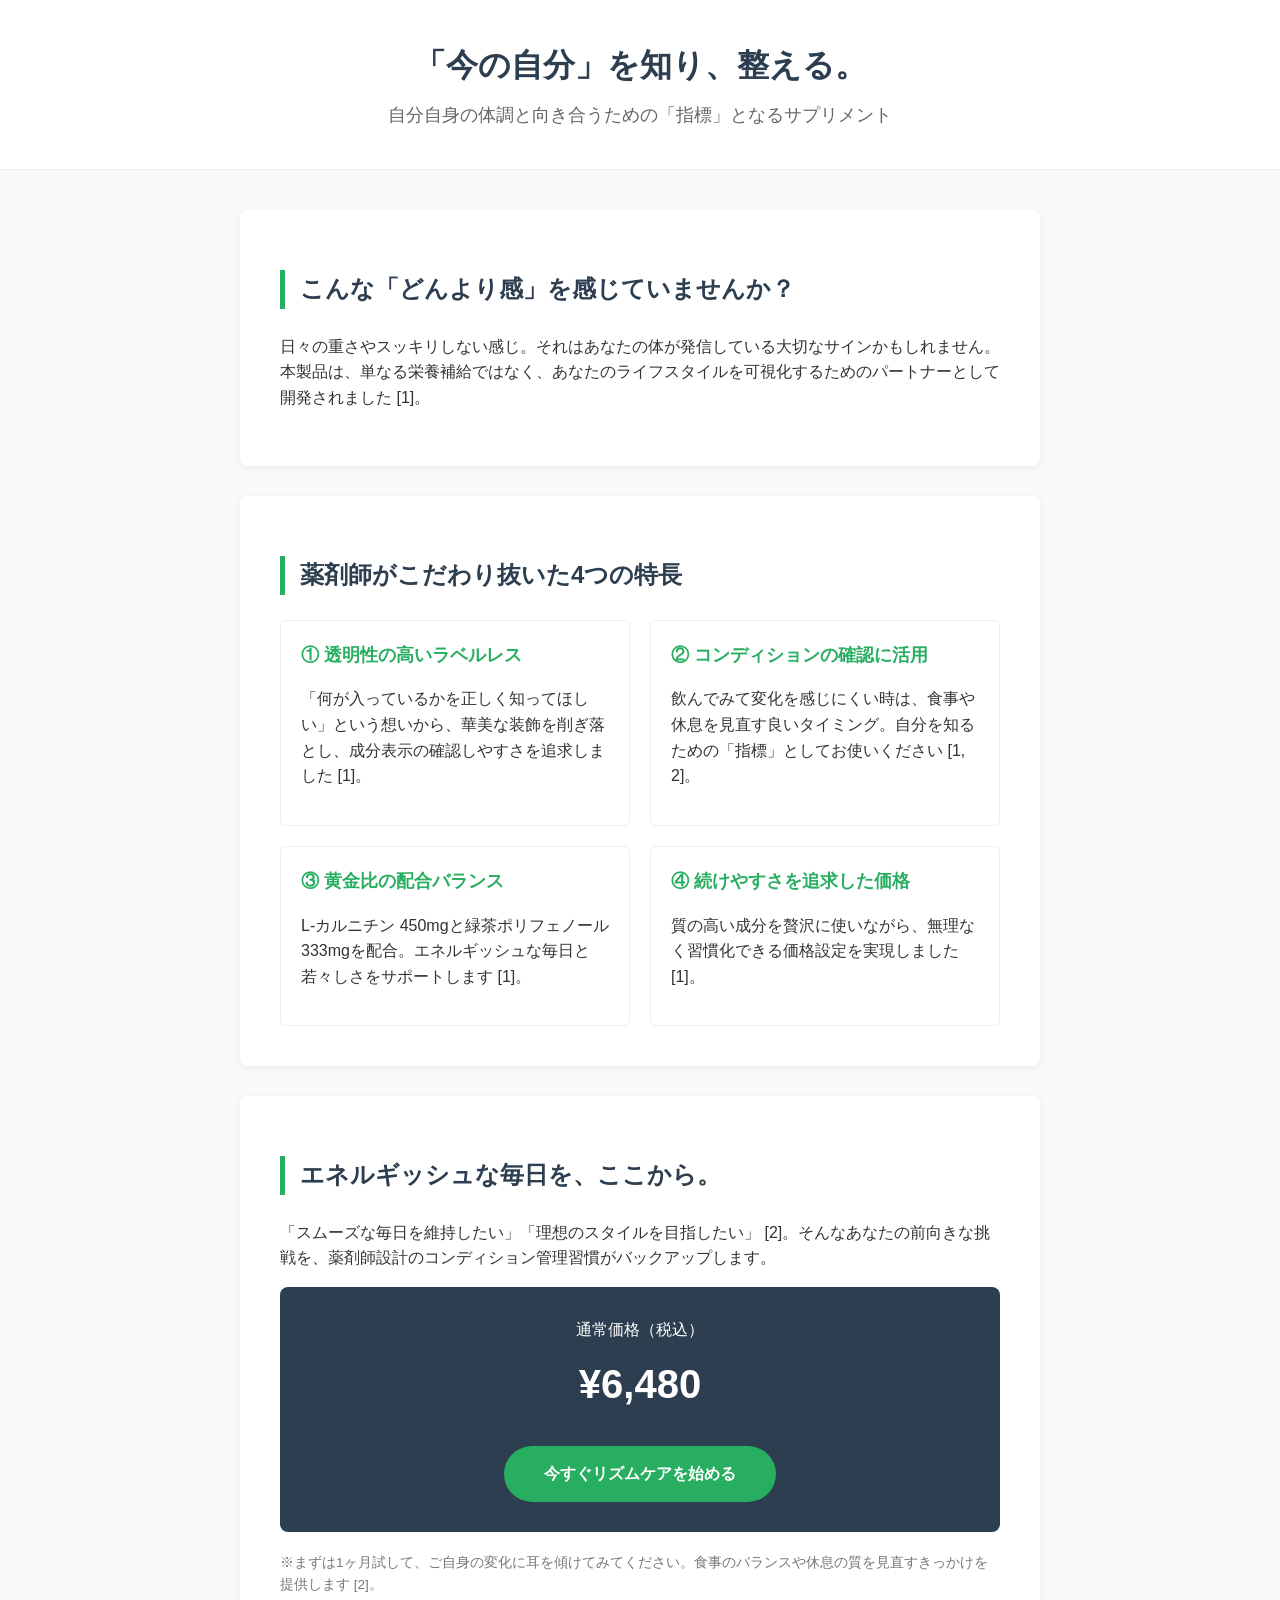
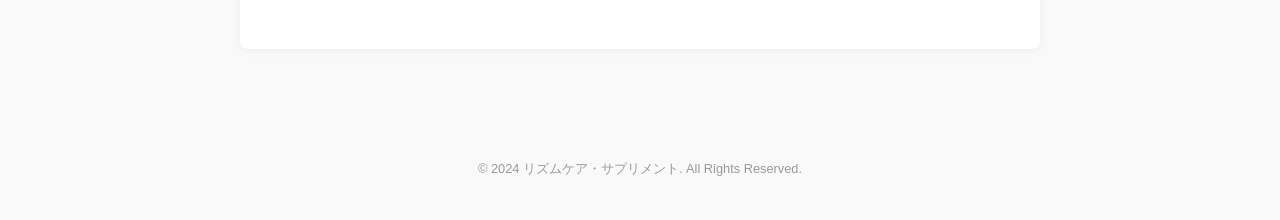
==== carnitine.html @ 45c20c50 "Create carnitine.html for supplement details Added a new HTML page for the 'Carnitine' supplement, i" ====
<!DOCTYPE html>
<html lang="ja">
<head>
    <meta charset="UTF-8">
    <meta name="viewport" content="width=device-width, initial-scale=1.0">
    <title>リズムケアサプリメント | 自分を知り、整える新習慣</title>
    <style>
        :root {
            --primary-color: #2c3e50;
            --accent-color: #27ae60;
            --bg-light: #f9f9f9;
            --text-color: #333;
        }
        body {
            font-family: "Helvetica Neue", Arial, "Hiragino Kaku Gothic ProN", "Hiragino Sans", Meiryo, sans-serif;
            line-height: 1.6;
            color: var(--text-color);
            margin: 0;
            padding: 0;
            background-color: var(--bg-light);
        }
        header {
            background-color: #fff;
            padding: 40px 20px;
            text-align: center;
            border-bottom: 1px solid #eee;
        }
        .hero-title {
            font-size: 2rem;
            color: var(--primary-color);
            margin-bottom: 10px;
            font-weight: bold;
        }
        .hero-sub {
            font-size: 1.1rem;
            color: #666;
        }
        .container {
            max-width: 800px;
            margin: 0 auto;
            padding: 40px 20px;
        }
        section {
            background: #fff;
            padding: 40px;
            margin-bottom: 30px;
            border-radius: 8px;
            box-shadow: 0 2px 10px rgba(0,0,0,0.05);
        }
        h2 {
            color: var(--primary-color);
            border-left: 5px solid var(--accent-color);
            padding-left: 15px;
            margin-bottom: 25px;
            font-size: 1.5rem;
        }
        .feature-grid {
            display: grid;
            grid-template-columns: 1fr 1fr;
            gap: 20px;
        }
        @media (max-width: 600px) {
            .feature-grid { grid-template-columns: 1fr; }
        }
        .feature-item {
            padding: 20px;
            border: 1px solid #eee;
            border-radius: 5px;
        }
        .feature-item h3 {
            margin-top: 0;
            color: var(--accent-color);
            font-size: 1.1rem;
        }
        .price-box {
            text-align: center;
            background: var(--primary-color);
            color: #fff;
            padding: 30px;
            border-radius: 8px;
        }
        .price {
            font-size: 2.5rem;
            font-weight: bold;
            margin: 10px 0;
        }
        .cta-button {
            display: inline-block;
            background-color: var(--accent-color);
            color: #fff;
            padding: 15px 40px;
            text-decoration: none;
            border-radius: 30px;
            font-weight: bold;
            margin-top: 20px;
            transition: opacity 0.3s;
        }
        .cta-button:hover {
            opacity: 0.8;
        }
        .note {
            font-size: 0.85rem;
            color: #777;
            margin-top: 20px;
        }
        footer {
            text-align: center;
            padding: 40px;
            color: #999;
            font-size: 0.8rem;
        }
    </style>
</head>
<body>

<header>
    <div class="hero-title">「今の自分」を知り、整える。</div>
    <div class="hero-sub">自分自身の体調と向き合うための「指標」となるサプリメント</div>
</header>

<div class="container">
    <section>
        <h2>こんな「どんより感」を感じていませんか？</h2>
        <p>日々の重さやスッキリしない感じ。それはあなたの体が発信している大切なサインかもしれません。本製品は、単なる栄養補給ではなく、あなたのライフスタイルを可視化するためのパートナーとして開発されました [1]。</p>
    </section>

    <section>
        <h2>薬剤師がこだわり抜いた4つの特長</h2>
        <div class="feature-grid">
            <div class="feature-item">
                <h3>① 透明性の高いラベルレス</h3>
                <p>「何が入っているかを正しく知ってほしい」という想いから、華美な装飾を削ぎ落とし、成分表示の確認しやすさを追求しました [1]。</p>
            </div>
            <div class="feature-item">
                <h3>② コンディションの確認に活用</h3>
                <p>飲んでみて変化を感じにくい時は、食事や休息を見直す良いタイミング。自分を知るための「指標」としてお使いください [1, 2]。</p>
            </div>
            <div class="feature-item">
                <h3>③ 黄金比の配合バランス</h3>
                <p>L-カルニチン 450mgと緑茶ポリフェノール 333mgを配合。エネルギッシュな毎日と若々しさをサポートします [1]。</p>
            </div>
            <div class="feature-item">
                <h3>④ 続けやすさを追求した価格</h3>
                <p>質の高い成分を贅沢に使いながら、無理なく習慣化できる価格設定を実現しました [1]。</p>
            </div>
        </div>
    </section>

    <section>
        <h2>エネルギッシュな毎日を、ここから。</h2>
        <p>「スムーズな毎日を維持したい」「理想のスタイルを目指したい」 [2]。そんなあなたの前向きな挑戦を、薬剤師設計のコンディション管理習慣がバックアップします。</p>
        <div class="price-box">
            <div>通常価格（税込）</div>
            <div class="price">¥6,480</div>
            <a href="#" class="cta-button">今すぐリズムケアを始める</a>
        </div>
        <p class="note">※まずは1ヶ月試して、ご自身の変化に耳を傾けてみてください。食事のバランスや休息の質を見直すきっかけを提供します [2]。</p>
    </section>
</div>

<footer>
    &copy; 2024 リズムケア・サプリメント. All Rights Reserved.
</footer>

</body>
</html>
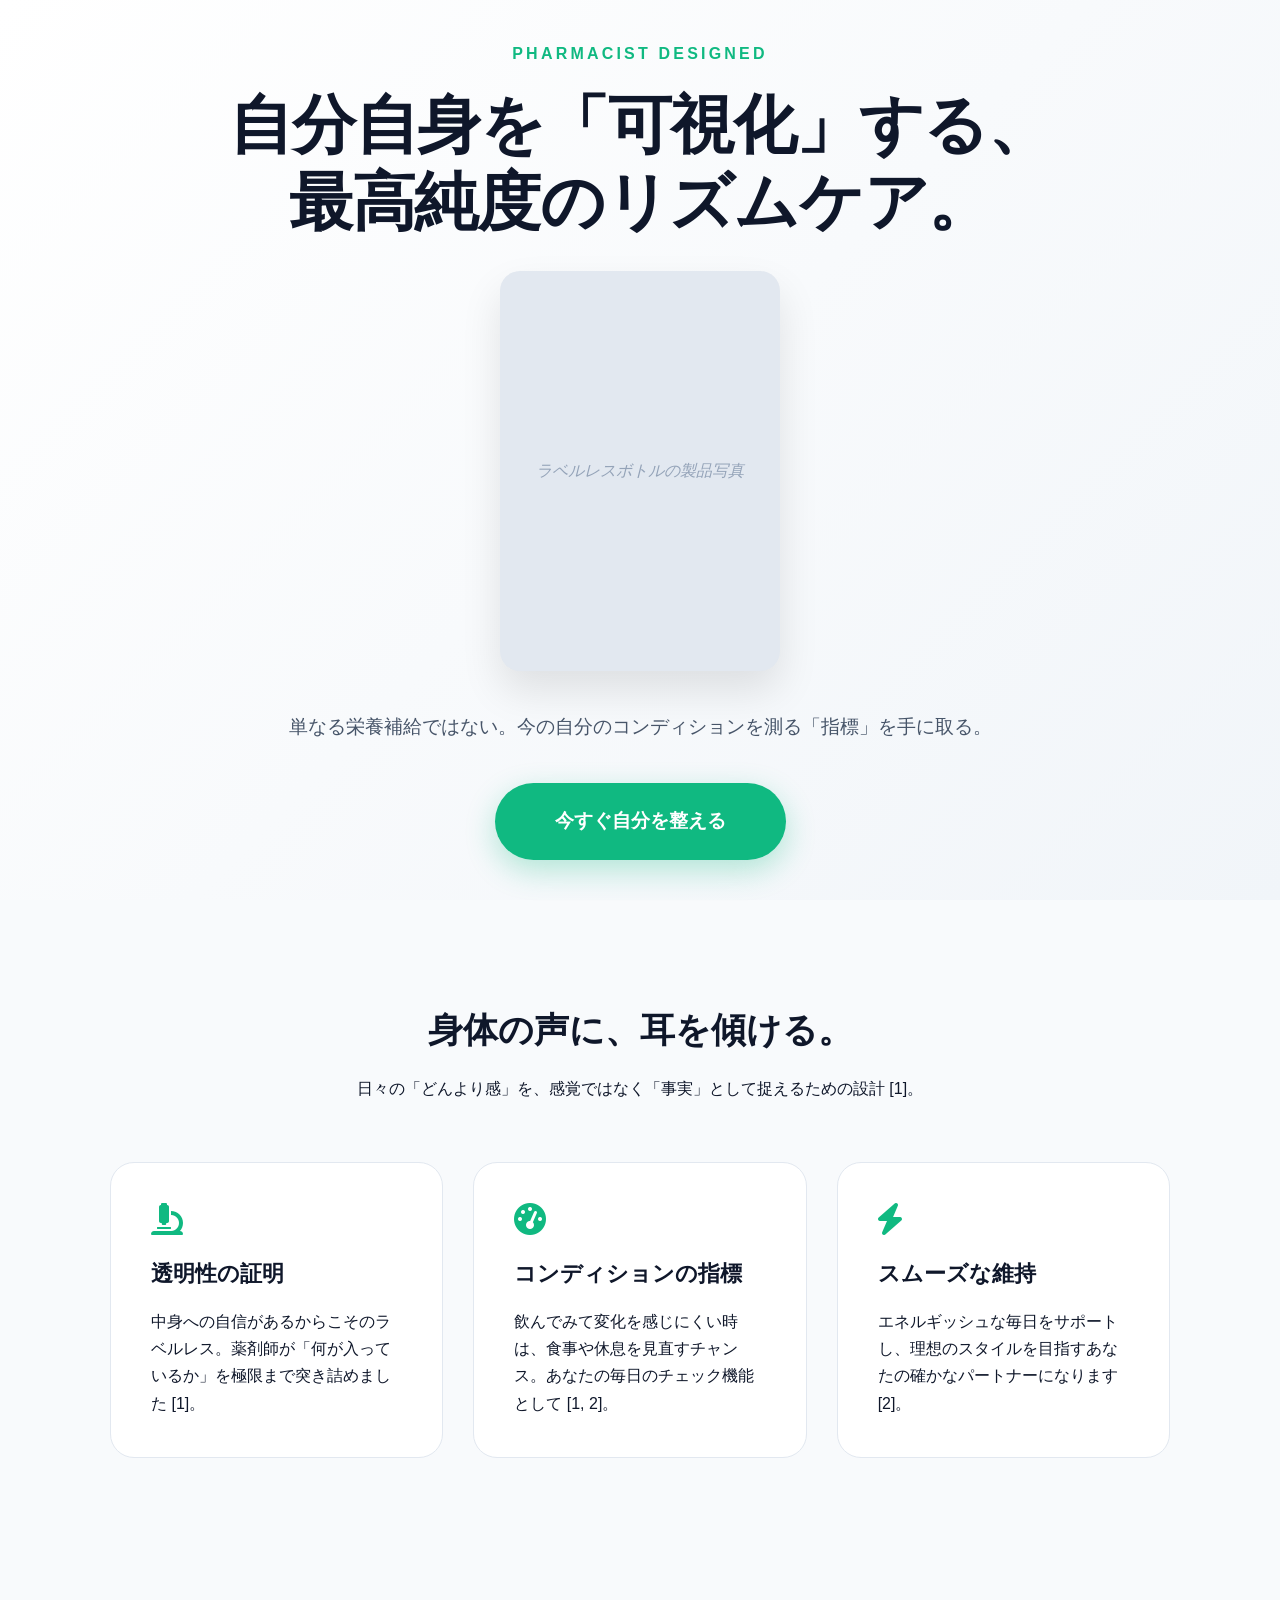
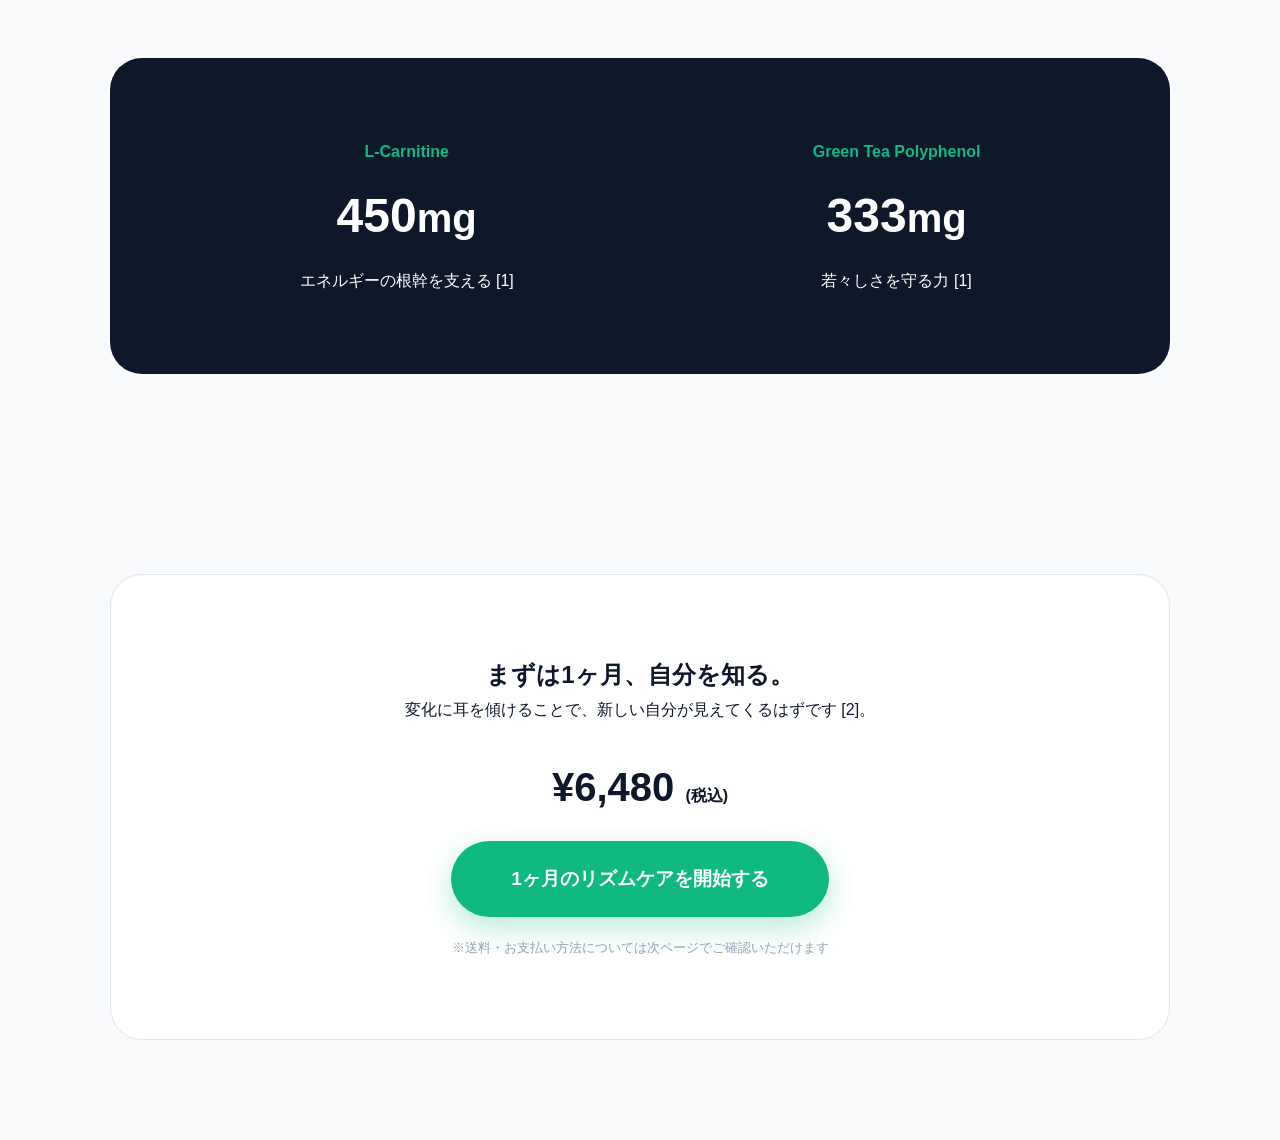
==== commit 94ad5978: "Update carnitine.html" ====
--- a/carnitine.html
+++ b/carnitine.html
@@ -3,164 +3,174 @@
 <head>
     <meta charset="UTF-8">
     <meta name="viewport" content="width=device-width, initial-scale=1.0">
-    <title>リズムケアサプリメント | 自分を知り、整える新習慣</title>
+    <title>THE INDICATOR | 薬剤師設計のリズムケア</title>
+    <link href="https://cdnjs.cloudflare.com/ajax/libs/font-awesome/6.0.0/css/all.min.css" rel="stylesheet">
     <style>
         :root {
-            --primary-color: #2c3e50;
-            --accent-color: #27ae60;
-            --bg-light: #f9f9f9;
-            --text-color: #333;
+            --main-dark: #0f172a;
+            --accent-emerald: #10b981;
+            --text-gray: #475569;
+            --bg-soft: #f8fafc;
+            --white: #ffffff;
         }
+
+        * { margin: 0; padding: 0; box-sizing: border-box; }
         body {
-            font-family: "Helvetica Neue", Arial, "Hiragino Kaku Gothic ProN", "Hiragino Sans", Meiryo, sans-serif;
-            line-height: 1.6;
-            color: var(--text-color);
-            margin: 0;
-            padding: 0;
-            background-color: var(--bg-light);
+            font-family: 'Inter', 'Hiragino Sans', 'Hiragino Kaku Gothic ProN', sans-serif;
+            color: var(--main-dark);
+            background-color: var(--bg-soft);
+            line-height: 1.7;
+            overflow-x: hidden;
         }
-        header {
-            background-color: #fff;
-            padding: 40px 20px;
+
+        /* Hero Section */
+        .hero {
+            height: 100vh;
+            display: flex;
+            align-items: center;
+            justify-content: center;
+            background: linear-gradient(135deg, #fff 0%, #f1f5f9 100%);
             text-align: center;
-            border-bottom: 1px solid #eee;
+            padding: 0 20px;
         }
-        .hero-title {
-            font-size: 2rem;
-            color: var(--primary-color);
-            margin-bottom: 10px;
-            font-weight: bold;
+        .hero-content { max-width: 900px; opacity: 0; animation: fadeInUp 1s forwards; }
+        .hero-tag { font-weight: 700; color: var(--accent-emerald); letter-spacing: 0.2em; margin-bottom: 20px; display: block; }
+        .hero h1 { font-size: clamp(2.5rem, 5vw, 4rem); line-height: 1.2; margin-bottom: 30px; letter-spacing: -0.02em; }
+        .hero p { font-size: 1.2rem; color: var(--text-gray); margin-bottom: 40px; }
+
+        /* Floating Image Placeholder */
+        .product-visual {
+            width: 280px;
+            height: 400px;
+            background: #e2e8f0; /* ここに画像が入る */
+            margin: 0 auto 40px;
+            border-radius: 20px;
+            box-shadow: 0 20px 40px rgba(0,0,0,0.1);
+            display: flex;
+            align-items: center;
+            justify-content: center;
+            font-style: italic;
+            color: #94a3b8;
         }
-        .hero-sub {
-            font-size: 1.1rem;
-            color: #666;
-        }
-        .container {
-            max-width: 800px;
-            margin: 0 auto;
-            padding: 40px 20px;
-        }
-        section {
-            background: #fff;
-            padding: 40px;
-            margin-bottom: 30px;
-            border-radius: 8px;
-            box-shadow: 0 2px 10px rgba(0,0,0,0.05);
-        }
-        h2 {
-            color: var(--primary-color);
-            border-left: 5px solid var(--accent-color);
-            padding-left: 15px;
-            margin-bottom: 25px;
-            font-size: 1.5rem;
-        }
+
+        /* Sections */
+        section { padding: 100px 20px; max-width: 1100px; margin: 0 auto; }
+        .section-label { text-align: center; margin-bottom: 60px; }
+        .section-label h2 { font-size: 2.2rem; margin-bottom: 15px; }
+
+        /* Feature Grid */
         .feature-grid {
             display: grid;
-            grid-template-columns: 1fr 1fr;
-            gap: 20px;
+            grid-template-columns: repeat(auto-fit, minmax(300px, 1fr));
+            gap: 30px;
         }
-        @media (max-width: 600px) {
-            .feature-grid { grid-template-columns: 1fr; }
+        .feature-card {
+            background: var(--white);
+            padding: 40px;
+            border-radius: 24px;
+            transition: transform 0.3s ease;
+            border: 1px solid #e2e8f0;
         }
-        .feature-item {
-            padding: 20px;
-            border: 1px solid #eee;
-            border-radius: 5px;
+        .feature-card:hover { transform: translateY(-10px); }
+        .feature-card i { font-size: 2rem; color: var(--accent-emerald); margin-bottom: 20px; }
+        .feature-card h3 { margin-bottom: 15px; font-size: 1.4rem; }
+
+        /* Ingredient Highlight */
+        .ingredient-focus {
+            background: var(--main-dark);
+            color: var(--white);
+            padding: 80px 40px;
+            border-radius: 32px;
+            display: flex;
+            flex-wrap: wrap;
+            justify-content: space-around;
+            text-align: center;
         }
-        .feature-item h3 {
-            margin-top: 0;
-            color: var(--accent-color);
-            font-size: 1.1rem;
+        .ing-item h4 { font-size: 1rem; color: var(--accent-emerald); }
+        .ing-item .amount { font-size: 3rem; font-weight: 800; display: block; margin: 10px 0; }
+
+        /* CTA */
+        .cta-section { text-align: center; background: var(--white); border-radius: 32px; padding: 80px 40px; border: 1px solid #e2e8f0; }
+        .btn-main {
+            display: inline-block;
+            background: var(--accent-emerald);
+            color: var(--white);
+            padding: 22px 60px;
+            border-radius: 100px;
+            text-decoration: none;
+            font-weight: 700;
+            font-size: 1.2rem;
+            box-shadow: 0 10px 30px rgba(16, 185, 129, 0.3);
+            transition: all 0.3s ease;
         }
-        .price-box {
-            text-align: center;
-            background: var(--primary-color);
-            color: #fff;
-            padding: 30px;
-            border-radius: 8px;
-        }
-        .price {
-            font-size: 2.5rem;
-            font-weight: bold;
-            margin: 10px 0;
-        }
-        .cta-button {
-            display: inline-block;
-            background-color: var(--accent-color);
-            color: #fff;
-            padding: 15px 40px;
-            text-decoration: none;
-            border-radius: 30px;
-            font-weight: bold;
-            margin-top: 20px;
-            transition: opacity 0.3s;
-        }
-        .cta-button:hover {
-            opacity: 0.8;
-        }
-        .note {
-            font-size: 0.85rem;
-            color: #777;
-            margin-top: 20px;
-        }
-        footer {
-            text-align: center;
-            padding: 40px;
-            color: #999;
-            font-size: 0.8rem;
+        .btn-main:hover { transform: scale(1.05); box-shadow: 0 15px 40px rgba(16, 185, 129, 0.4); }
+
+        @keyframes fadeInUp {
+            from { opacity: 0; transform: translateY(30px); }
+            to { opacity: 1; transform: translateY(0); }
         }
     </style>
 </head>
 <body>
 
-<header>
-    <div class="hero-title">「今の自分」を知り、整える。</div>
-    <div class="hero-sub">自分自身の体調と向き合うための「指標」となるサプリメント</div>
-</header>
+    <header class="hero">
+        <div class="hero-content">
+            <span class="hero-tag">PHARMACIST DESIGNED</span>
+            <h1>自分自身を「可視化」する、<br>最高純度のリズムケア。</h1>
+            <div class="product-visual">ラベルレスボトルの製品写真</div>
+            <p>単なる栄養補給ではない。今の自分のコンディションを測る「指標」を手に取る。</p>
+            <a href="#order" class="btn-main">今すぐ自分を整える</a>
+        </div>
+    </header>
 
-<div class="container">
-    <section>
-        <h2>こんな「どんより感」を感じていませんか？</h2>
-        <p>日々の重さやスッキリしない感じ。それはあなたの体が発信している大切なサインかもしれません。本製品は、単なる栄養補給ではなく、あなたのライフスタイルを可視化するためのパートナーとして開発されました [1]。</p>
-    </section>
-
-    <section>
-        <h2>薬剤師がこだわり抜いた4つの特長</h2>
+    <section id="features">
+        <div class="section-label">
+            <h2>身体の声に、耳を傾ける。</h2>
+            <p>日々の「どんより感」を、感覚ではなく「事実」として捉えるための設計 [1]。</p>
+        </div>
         <div class="feature-grid">
-            <div class="feature-item">
-                <h3>① 透明性の高いラベルレス</h3>
-                <p>「何が入っているかを正しく知ってほしい」という想いから、華美な装飾を削ぎ落とし、成分表示の確認しやすさを追求しました [1]。</p>
+            <div class="feature-card">
+                <i class="fa-solid fa-microscope"></i>
+                <h3>透明性の証明</h3>
+                <p>中身への自信があるからこそのラベルレス。薬剤師が「何が入っているか」を極限まで突き詰めました [1]。</p>
             </div>
-            <div class="feature-item">
-                <h3>② コンディションの確認に活用</h3>
-                <p>飲んでみて変化を感じにくい時は、食事や休息を見直す良いタイミング。自分を知るための「指標」としてお使いください [1, 2]。</p>
+            <div class="feature-card">
+                <i class="fa-solid fa-gauge-high"></i>
+                <h3>コンディションの指標</h3>
+                <p>飲んでみて変化を感じにくい時は、食事や休息を見直すチャンス。あなたの毎日のチェック機能として [1, 2]。</p>
             </div>
-            <div class="feature-item">
-                <h3>③ 黄金比の配合バランス</h3>
-                <p>L-カルニチン 450mgと緑茶ポリフェノール 333mgを配合。エネルギッシュな毎日と若々しさをサポートします [1]。</p>
-            </div>
-            <div class="feature-item">
-                <h3>④ 続けやすさを追求した価格</h3>
-                <p>質の高い成分を贅沢に使いながら、無理なく習慣化できる価格設定を実現しました [1]。</p>
+            <div class="feature-card">
+                <i class="fa-solid fa-bolt"></i>
+                <h3>スムーズな維持</h3>
+                <p>エネルギッシュな毎日をサポートし、理想のスタイルを目指すあなたの確かなパートナーになります [2]。</p>
             </div>
         </div>
     </section>
 
     <section>
-        <h2>エネルギッシュな毎日を、ここから。</h2>
-        <p>「スムーズな毎日を維持したい」「理想のスタイルを目指したい」 [2]。そんなあなたの前向きな挑戦を、薬剤師設計のコンディション管理習慣がバックアップします。</p>
-        <div class="price-box">
-            <div>通常価格（税込）</div>
-            <div class="price">¥6,480</div>
-            <a href="#" class="cta-button">今すぐリズムケアを始める</a>
+        <div class="ingredient-focus">
+            <div class="ing-item">
+                <h4>L-Carnitine</h4>
+                <span class="amount">450<small>mg</small></span>
+                <p>エネルギーの根幹を支える [1]</p>
+            </div>
+            <div class="ing-item">
+                <h4>Green Tea Polyphenol</h4>
+                <span class="amount">333<small>mg</small></span>
+                <p>若々しさを守る力 [1]</p>
+            </div>
         </div>
-        <p class="note">※まずは1ヶ月試して、ご自身の変化に耳を傾けてみてください。食事のバランスや休息の質を見直すきっかけを提供します [2]。</p>
     </section>
-</div>
 
-<footer>
-    &copy; 2024 リズムケア・サプリメント. All Rights Reserved.
-</footer>
+    <section id="order">
+        <div class="cta-section">
+            <h2>まずは1ヶ月、自分を知る。</h2>
+            <p style="margin-bottom: 30px;">変化に耳を傾けることで、新しい自分が見えてくるはずです [2]。</p>
+            <div style="font-size: 2.5rem; font-weight: 800; margin-bottom: 20px;">¥6,480 <small style="font-size: 1rem;">(税込)</small></div>
+            <a href="#" class="btn-main">1ヶ月のリズムケアを開始する</a>
+            <p style="margin-top: 20px; font-size: 0.8rem; color: #94a3b8;">※送料・お支払い方法については次ページでご確認いただけます</p>
+        </div>
+    </section>
 
 </body>
 </html>
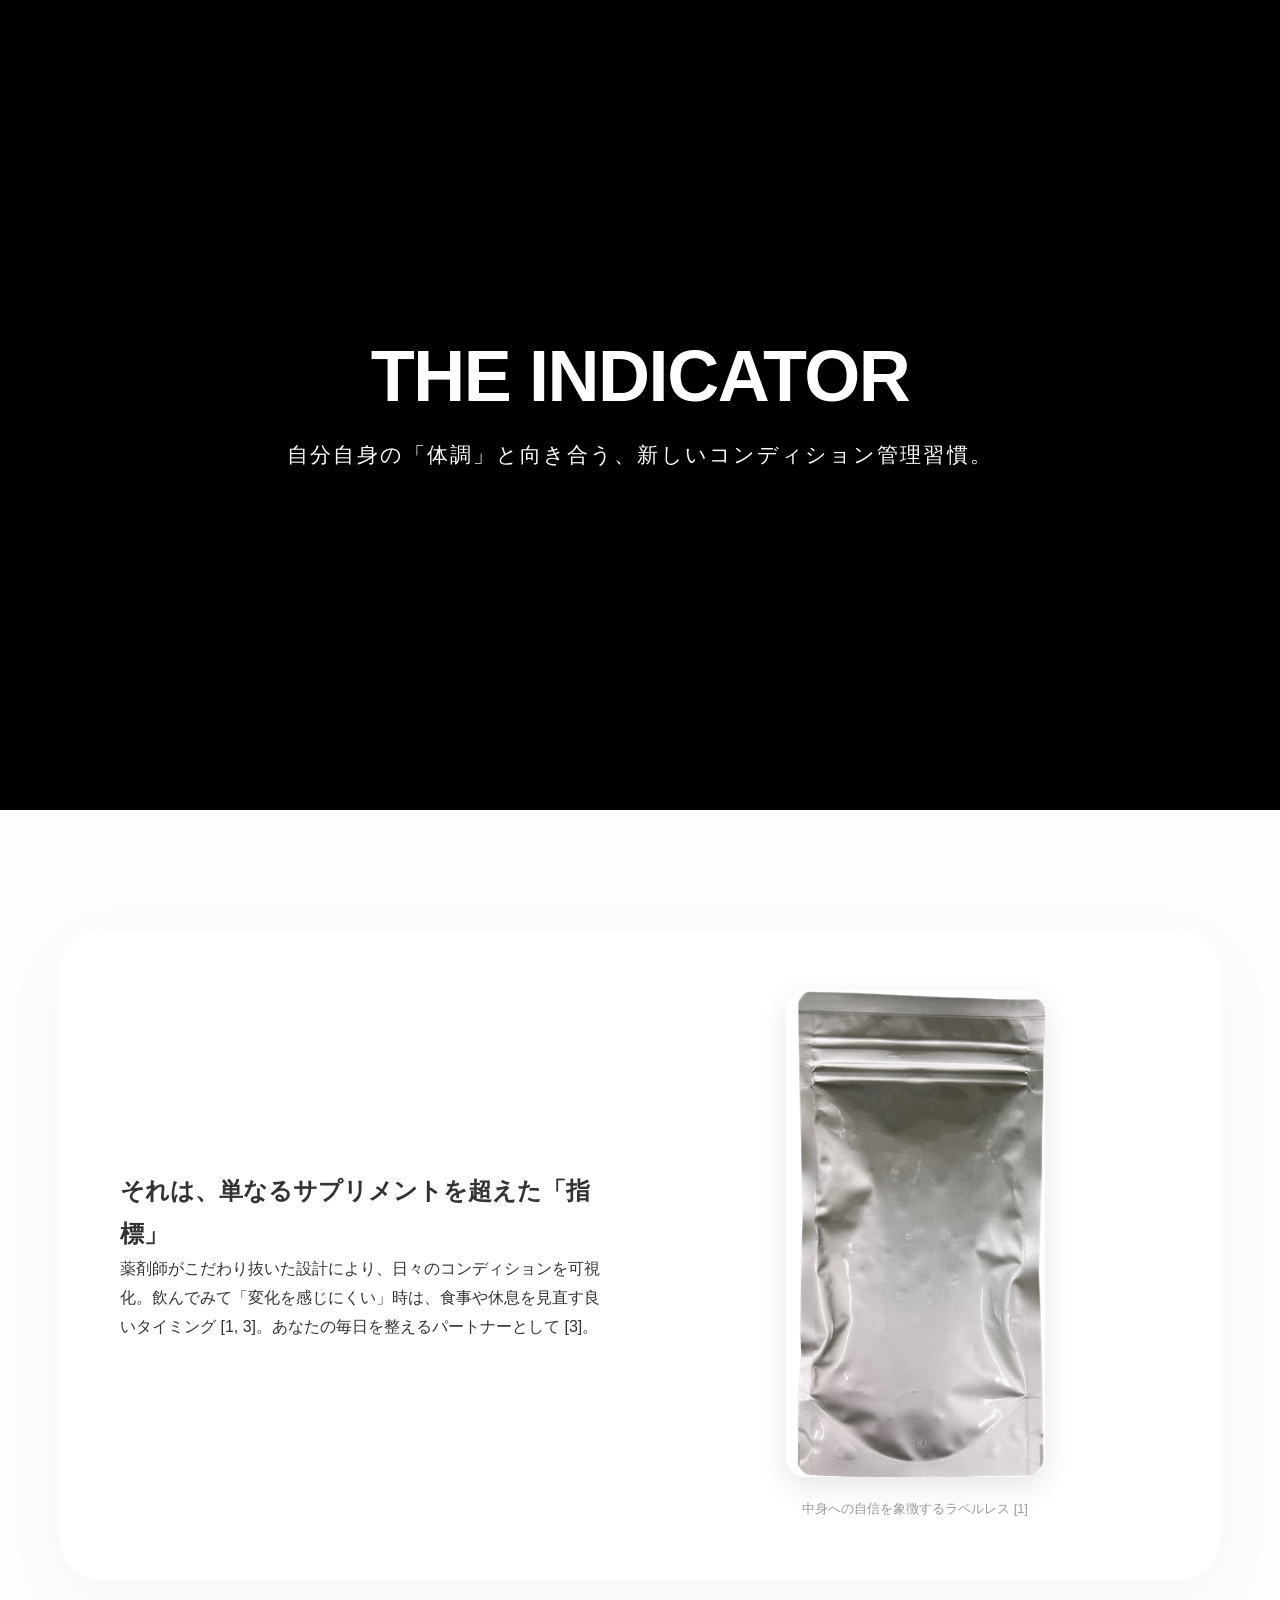
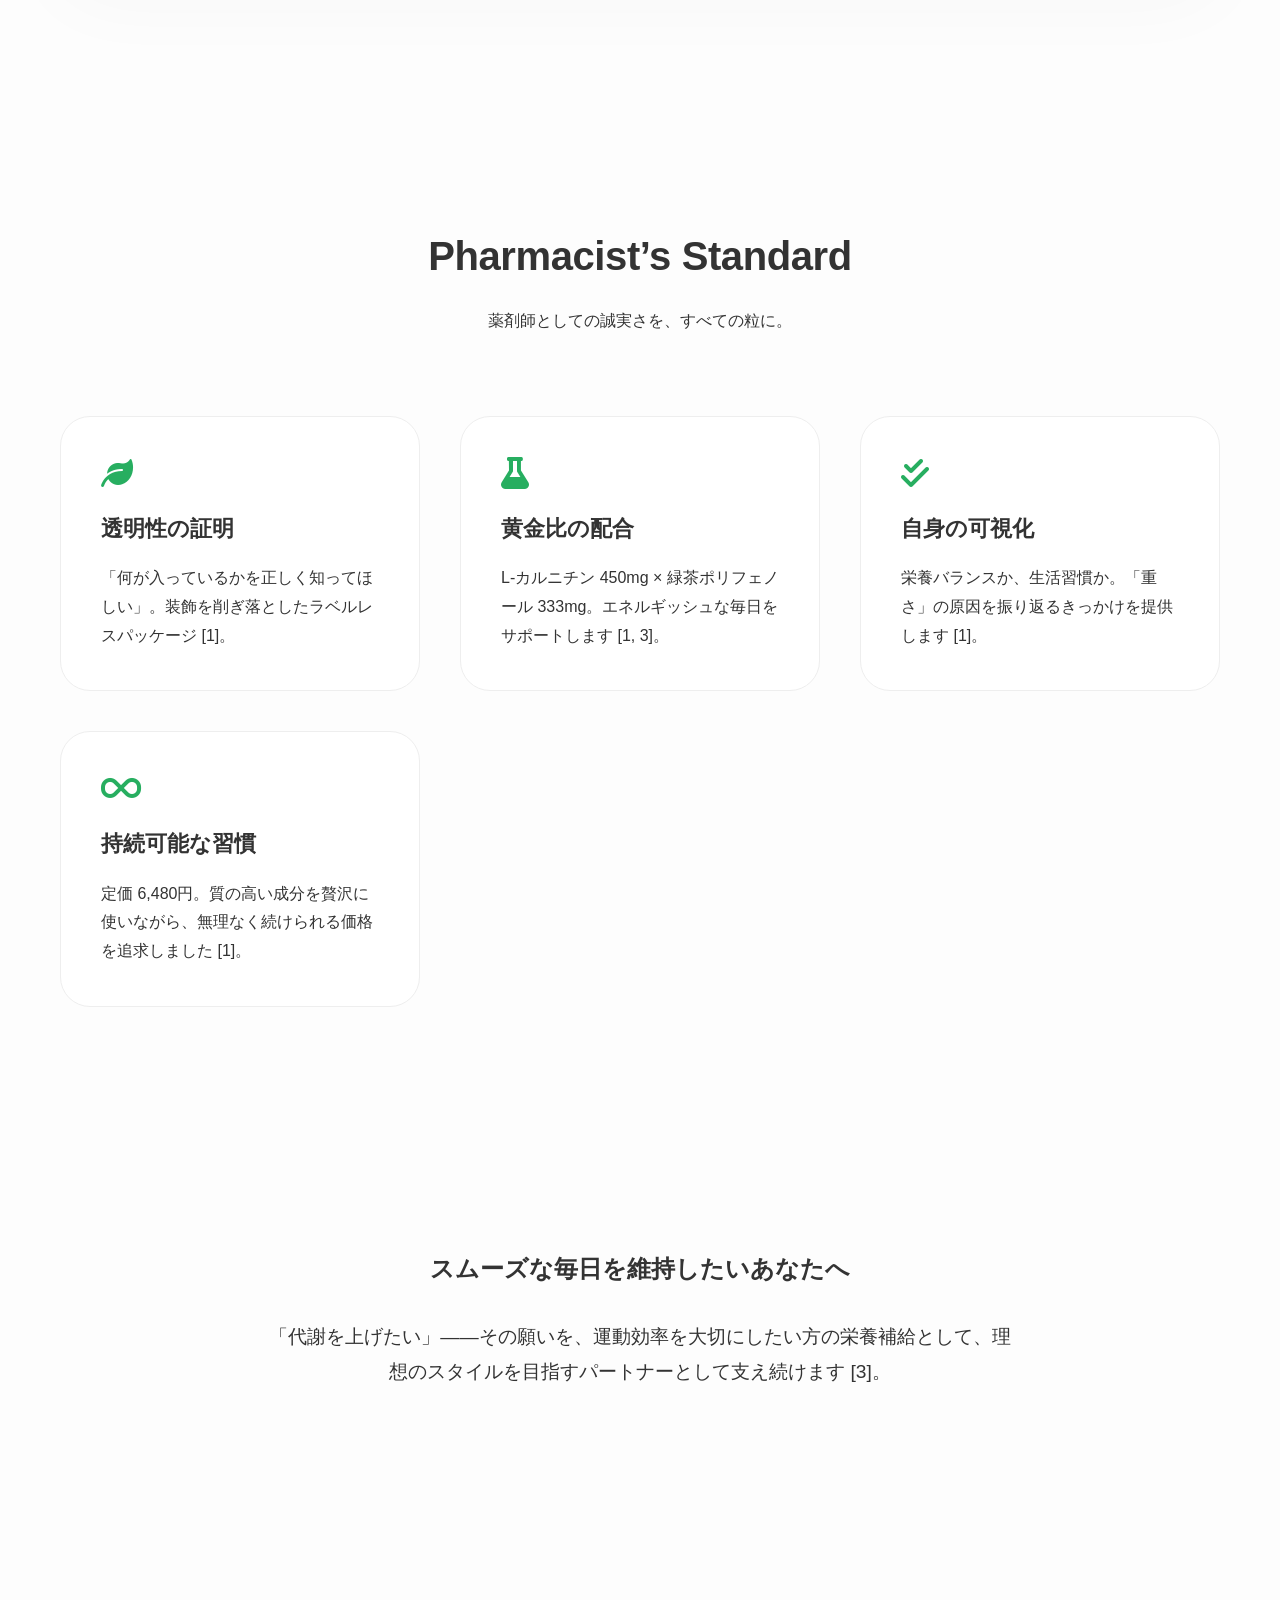
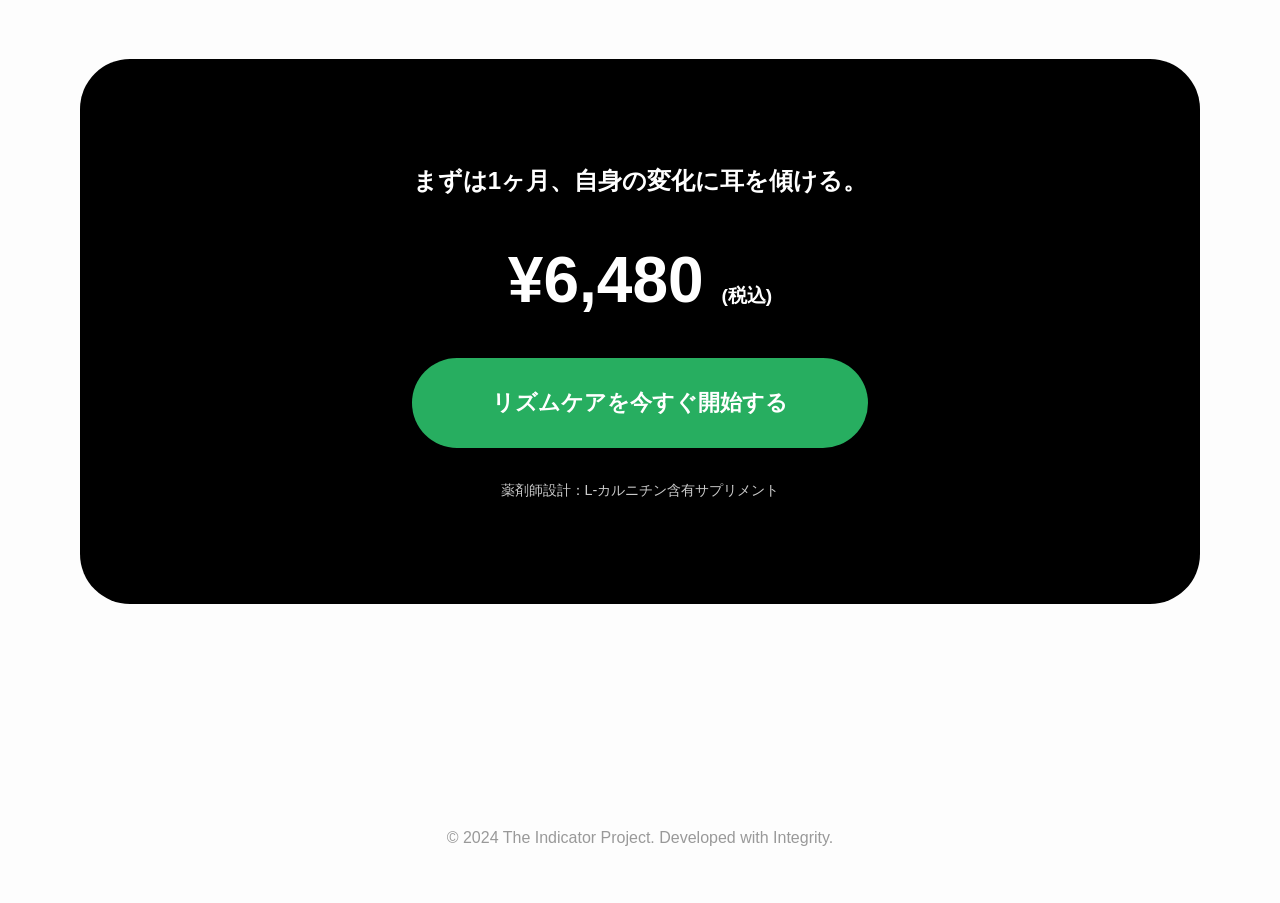
==== commit 88572c4c: "Update carnitine.html" ====
--- a/carnitine.html
+++ b/carnitine.html
@@ -3,174 +3,227 @@
 <head>
     <meta charset="UTF-8">
     <meta name="viewport" content="width=device-width, initial-scale=1.0">
-    <title>THE INDICATOR | 薬剤師設計のリズムケア</title>
+    <title>THE INDICATOR | 薬剤師設計・自分を可視化するサプリメント</title>
     <link href="https://cdnjs.cloudflare.com/ajax/libs/font-awesome/6.0.0/css/all.min.css" rel="stylesheet">
     <style>
         :root {
-            --main-dark: #0f172a;
-            --accent-emerald: #10b981;
-            --text-gray: #475569;
-            --bg-soft: #f8fafc;
-            --white: #ffffff;
+            --primary: #000;
+            --accent: #27ae60;
+            --text-main: #333;
+            --text-sub: #666;
+            --bg-light: #fdfdfd;
         }
 
         * { margin: 0; padding: 0; box-sizing: border-box; }
         body {
-            font-family: 'Inter', 'Hiragino Sans', 'Hiragino Kaku Gothic ProN', sans-serif;
-            color: var(--main-dark);
-            background-color: var(--bg-soft);
-            line-height: 1.7;
+            font-family: "Inter", "Hiragino Sans", sans-serif;
+            color: var(--text-main);
+            background-color: var(--bg-light);
+            line-height: 1.8;
             overflow-x: hidden;
         }
 
-        /* Hero Section */
-        .hero {
-            height: 100vh;
+        /* Video Hero Section */
+        .hero-video-container {
+            position: relative;
+            width: 100%;
+            height: 90vh;
+            background: #000;
             display: flex;
             align-items: center;
             justify-content: center;
-            background: linear-gradient(135deg, #fff 0%, #f1f5f9 100%);
+            color: #fff;
+            overflow: hidden;
+        }
+
+        /* ビデオ配置：スタジオで作成した動画ファイルをここに指定 */
+        .bg-video {
+            position: absolute;
+            top: 50%;
+            left: 50%;
+            min-width: 100%;
+            min-height: 100%;
+            width: auto;
+            height: auto;
+            transform: translate(-50%, -50%);
+            opacity: 0.6; /* テキストの視認性を上げるために少し暗く */
+            z-index: 1;
+            object-fit: cover;
+        }
+
+        .hero-overlay {
+            position: relative;
+            z-index: 2;
             text-align: center;
             padding: 0 20px;
         }
-        .hero-content { max-width: 900px; opacity: 0; animation: fadeInUp 1s forwards; }
-        .hero-tag { font-weight: 700; color: var(--accent-emerald); letter-spacing: 0.2em; margin-bottom: 20px; display: block; }
-        .hero h1 { font-size: clamp(2.5rem, 5vw, 4rem); line-height: 1.2; margin-bottom: 30px; letter-spacing: -0.02em; }
-        .hero p { font-size: 1.2rem; color: var(--text-gray); margin-bottom: 40px; }
-
-        /* Floating Image Placeholder */
-        .product-visual {
-            width: 280px;
-            height: 400px;
-            background: #e2e8f0; /* ここに画像が入る */
-            margin: 0 auto 40px;
-            border-radius: 20px;
-            box-shadow: 0 20px 40px rgba(0,0,0,0.1);
+
+        .hero-overlay h1 {
+            font-size: clamp(2.5rem, 6vw, 4.5rem);
+            font-weight: 800;
+            letter-spacing: -0.02em;
+            margin-bottom: 20px;
+            line-height: 1.1;
+        }
+
+        .hero-overlay p {
+            font-size: 1.3rem;
+            font-weight: 300;
+            letter-spacing: 0.1em;
+        }
+
+        /* Section Styling */
+        section { padding: 120px 20px; max-width: 1200px; margin: 0 auto; }
+        .section-title { text-align: center; margin-bottom: 80px; }
+        .section-title h2 { font-size: 2.5rem; letter-spacing: -0.01em; margin-bottom: 15px; }
+
+        /* Indicator Concept */
+        .concept-box {
             display: flex;
             align-items: center;
-            justify-content: center;
-            font-style: italic;
-            color: #94a3b8;
-        }
-
-        /* Sections */
-        section { padding: 100px 20px; max-width: 1100px; margin: 0 auto; }
-        .section-label { text-align: center; margin-bottom: 60px; }
-        .section-label h2 { font-size: 2.2rem; margin-bottom: 15px; }
-
-        /* Feature Grid */
-        .feature-grid {
+            gap: 60px;
+            background: #fff;
+            padding: 60px;
+            border-radius: 40px;
+            box-shadow: 0 20px 80px rgba(0,0,0,0.03);
+        }
+        .concept-text { flex: 1; }
+        .concept-image { flex: 1; text-align: center; }
+        .concept-image img { 
+            max-width: 100%; 
+            border-radius: 20px; 
+            box-shadow: 0 10px 30px rgba(0,0,0,0.1); 
+        }
+
+        /* Features */
+        .grid {
             display: grid;
-            grid-template-columns: repeat(auto-fit, minmax(300px, 1fr));
-            gap: 30px;
-        }
-        .feature-card {
-            background: var(--white);
+            grid-template-columns: repeat(auto-fit, minmax(280px, 1fr));
+            gap: 40px;
+        }
+        .card {
+            background: #fff;
             padding: 40px;
-            border-radius: 24px;
-            transition: transform 0.3s ease;
-            border: 1px solid #e2e8f0;
-        }
-        .feature-card:hover { transform: translateY(-10px); }
-        .feature-card i { font-size: 2rem; color: var(--accent-emerald); margin-bottom: 20px; }
-        .feature-card h3 { margin-bottom: 15px; font-size: 1.4rem; }
-
-        /* Ingredient Highlight */
-        .ingredient-focus {
-            background: var(--main-dark);
-            color: var(--white);
-            padding: 80px 40px;
-            border-radius: 32px;
-            display: flex;
-            flex-wrap: wrap;
-            justify-content: space-around;
+            border-radius: 30px;
+            border: 1px solid #eee;
+            transition: 0.3s;
+        }
+        .card:hover { border-color: var(--accent); transform: translateY(-5px); }
+        .card i { font-size: 2rem; color: var(--accent); margin-bottom: 20px; }
+        .card h3 { margin-bottom: 15px; font-size: 1.4rem; }
+
+        /* Pricing & CTA */
+        .cta-section {
+            background: var(--primary);
+            color: #fff;
+            border-radius: 50px;
+            padding: 100px 40px;
             text-align: center;
-        }
-        .ing-item h4 { font-size: 1rem; color: var(--accent-emerald); }
-        .ing-item .amount { font-size: 3rem; font-weight: 800; display: block; margin: 10px 0; }
-
-        /* CTA */
-        .cta-section { text-align: center; background: var(--white); border-radius: 32px; padding: 80px 40px; border: 1px solid #e2e8f0; }
-        .btn-main {
+            margin: 0 20px 100px;
+        }
+        .price { font-size: 4rem; font-weight: 800; margin: 20px 0; }
+        .btn-large {
             display: inline-block;
-            background: var(--accent-emerald);
-            color: var(--white);
-            padding: 22px 60px;
+            background: var(--accent);
+            color: #fff;
+            padding: 25px 80px;
             border-radius: 100px;
             text-decoration: none;
             font-weight: 700;
-            font-size: 1.2rem;
-            box-shadow: 0 10px 30px rgba(16, 185, 129, 0.3);
-            transition: all 0.3s ease;
-        }
-        .btn-main:hover { transform: scale(1.05); box-shadow: 0 15px 40px rgba(16, 185, 129, 0.4); }
-
-        @keyframes fadeInUp {
-            from { opacity: 0; transform: translateY(30px); }
-            to { opacity: 1; transform: translateY(0); }
+            font-size: 1.4rem;
+            transition: 0.4s;
+        }
+        .btn-large:hover { background: #2ecc71; transform: scale(1.05); }
+
+        @media (max-width: 768px) {
+            .concept-box { flex-direction: column; padding: 30px; }
+            section { padding: 80px 20px; }
         }
     </style>
 </head>
 <body>
 
-    <header class="hero">
-        <div class="hero-content">
-            <span class="hero-tag">PHARMACIST DESIGNED</span>
-            <h1>自分自身を「可視化」する、<br>最高純度のリズムケア。</h1>
-            <div class="product-visual">ラベルレスボトルの製品写真</div>
-            <p>単なる栄養補給ではない。今の自分のコンディションを測る「指標」を手に取る。</p>
-            <a href="#order" class="btn-main">今すぐ自分を整える</a>
-        </div>
-    </header>
-
-    <section id="features">
-        <div class="section-label">
-            <h2>身体の声に、耳を傾ける。</h2>
-            <p>日々の「どんより感」を、感覚ではなく「事実」として捉えるための設計 [1]。</p>
-        </div>
-        <div class="feature-grid">
-            <div class="feature-card">
-                <i class="fa-solid fa-microscope"></i>
+    <!-- Hero Section with Video Overview -->
+    <div class="hero-video-container">
+        <!-- 
+            【重要】スタジオタブで作成した動画をダウンロードし、
+            GitHubリポジトリに保存して、src="video.mp4" のように指定してください 
+        -->
+        <video class="bg-video" autoplay muted loop playsinline>
+            <source src="images/brand-movie.mp4" type="video/mp4">
+            Your browser does not support the video tag.
+        </video>
+        
+        <div class="hero-overlay">
+            <h1>THE INDICATOR</h1>
+            <p>自分自身の「体調」と向き合う、新しいコンディション管理習慣。</p>
+        </div>
+    </div>
+
+    <!-- Concept Section -->
+    <section>
+        <div class="concept-box">
+            <div class="concept-text">
+                <h2>それは、単なるサプリメントを超えた「指標」</h2>
+                <p>薬剤師がこだわり抜いた設計により、日々のコンディションを可視化。飲んでみて「変化を感じにくい」時は、食事や休息を見直す良いタイミング [1, 3]。あなたの毎日を整えるパートナーとして [3]。</p>
+            </div>
+            <div class="concept-image">
+                <!-- ラベルレスカルニチン.png をリポジトリに入れて指定 -->
+                <img src="images/product-bottle.png" alt="ラベルレスパッケージの誠実さ">
+                <p style="margin-top:10px; font-size:0.8rem; color:#999;">中身への自信を象徴するラベルレス [1]</p>
+            </div>
+        </div>
+    </section>
+
+    <!-- 4 Features Grid -->
+    <section>
+        <div class="section-title">
+            <h2>Pharmacist’s Standard</h2>
+            <p>薬剤師としての誠実さを、すべての粒に。</p>
+        </div>
+        <div class="grid">
+            <div class="card">
+                <i class="fa-solid fa-leaf"></i>
                 <h3>透明性の証明</h3>
-                <p>中身への自信があるからこそのラベルレス。薬剤師が「何が入っているか」を極限まで突き詰めました [1]。</p>
-            </div>
-            <div class="feature-card">
-                <i class="fa-solid fa-gauge-high"></i>
-                <h3>コンディションの指標</h3>
-                <p>飲んでみて変化を感じにくい時は、食事や休息を見直すチャンス。あなたの毎日のチェック機能として [1, 2]。</p>
-            </div>
-            <div class="feature-card">
-                <i class="fa-solid fa-bolt"></i>
-                <h3>スムーズな維持</h3>
-                <p>エネルギッシュな毎日をサポートし、理想のスタイルを目指すあなたの確かなパートナーになります [2]。</p>
-            </div>
-        </div>
-    </section>
-
+                <p>「何が入っているかを正しく知ってほしい」。装飾を削ぎ落としたラベルレスパッケージ [1]。</p>
+            </div>
+            <div class="card">
+                <i class="fa-solid fa-flask"></i>
+                <h3>黄金比の配合</h3>
+                <p>L-カルニチン 450mg × 緑茶ポリフェノール 333mg。エネルギッシュな毎日をサポートします [1, 3]。</p>
+            </div>
+            <div class="card">
+                <i class="fa-solid fa-check-double"></i>
+                <h3>自身の可視化</h3>
+                <p>栄養バランスか、生活習慣か。「重さ」の原因を振り返るきっかけを提供します [1]。</p>
+            </div>
+            <div class="card">
+                <i class="fa-solid fa-infinity"></i>
+                <h3>持続可能な習慣</h3>
+                <p>定価 6,480円。質の高い成分を贅沢に使いながら、無理なく続けられる価格を追求しました [1]。</p>
+            </div>
+        </div>
+    </section>
+
+    <!-- Marketing Copy Section -->
+    <section style="text-align: center; max-width: 800px;">
+        <h2>スムーズな毎日を維持したいあなたへ</h2>
+        <p style="font-size: 1.2rem; margin: 30px 0;">「代謝を上げたい」——その願いを、運動効率を大切にしたい方の栄養補給として、理想のスタイルを目指すパートナーとして支え続けます [3]。</p>
+    </section>
+
+    <!-- Final CTA -->
     <section>
-        <div class="ingredient-focus">
-            <div class="ing-item">
-                <h4>L-Carnitine</h4>
-                <span class="amount">450<small>mg</small></span>
-                <p>エネルギーの根幹を支える [1]</p>
-            </div>
-            <div class="ing-item">
-                <h4>Green Tea Polyphenol</h4>
-                <span class="amount">333<small>mg</small></span>
-                <p>若々しさを守る力 [1]</p>
-            </div>
-        </div>
-    </section>
-
-    <section id="order">
         <div class="cta-section">
-            <h2>まずは1ヶ月、自分を知る。</h2>
-            <p style="margin-bottom: 30px;">変化に耳を傾けることで、新しい自分が見えてくるはずです [2]。</p>
-            <div style="font-size: 2.5rem; font-weight: 800; margin-bottom: 20px;">¥6,480 <small style="font-size: 1rem;">(税込)</small></div>
-            <a href="#" class="btn-main">1ヶ月のリズムケアを開始する</a>
-            <p style="margin-top: 20px; font-size: 0.8rem; color: #94a3b8;">※送料・お支払い方法については次ページでご確認いただけます</p>
-        </div>
-    </section>
+            <h2>まずは1ヶ月、自身の変化に耳を傾ける。</h2>
+            <div class="price">¥6,480 <small style="font-size: 1.2rem;">(税込)</small></div>
+            <a href="#" class="btn-large">リズムケアを今すぐ開始する</a>
+            <p style="margin-top: 30px; font-size: 0.9rem; color: #ccc;">薬剤師設計：L-カルニチン含有サプリメント</p>
+        </div>
+    </section>
+
+    <footer style="text-align: center; padding-bottom: 50px; color: #999;">
+        &copy; 2024 The Indicator Project. Developed with Integrity.
+    </footer>
 
 </body>
 </html>
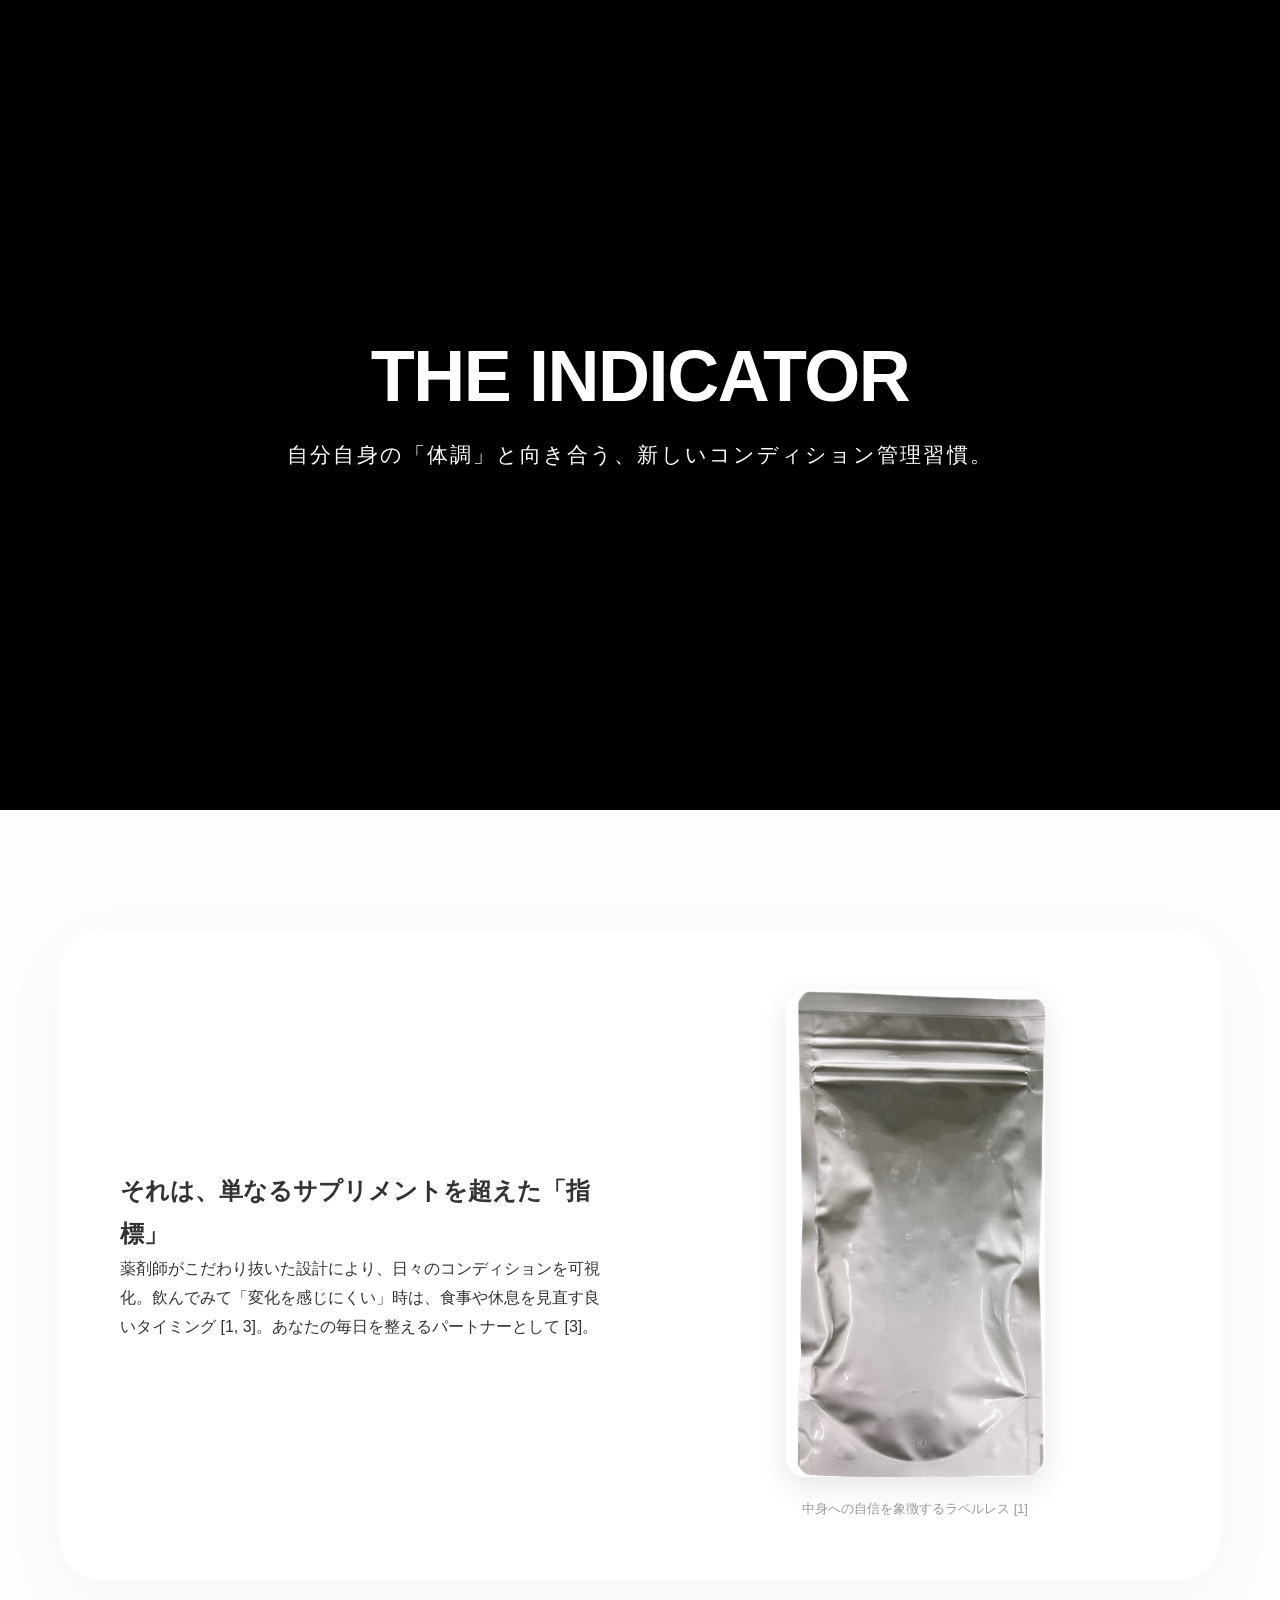
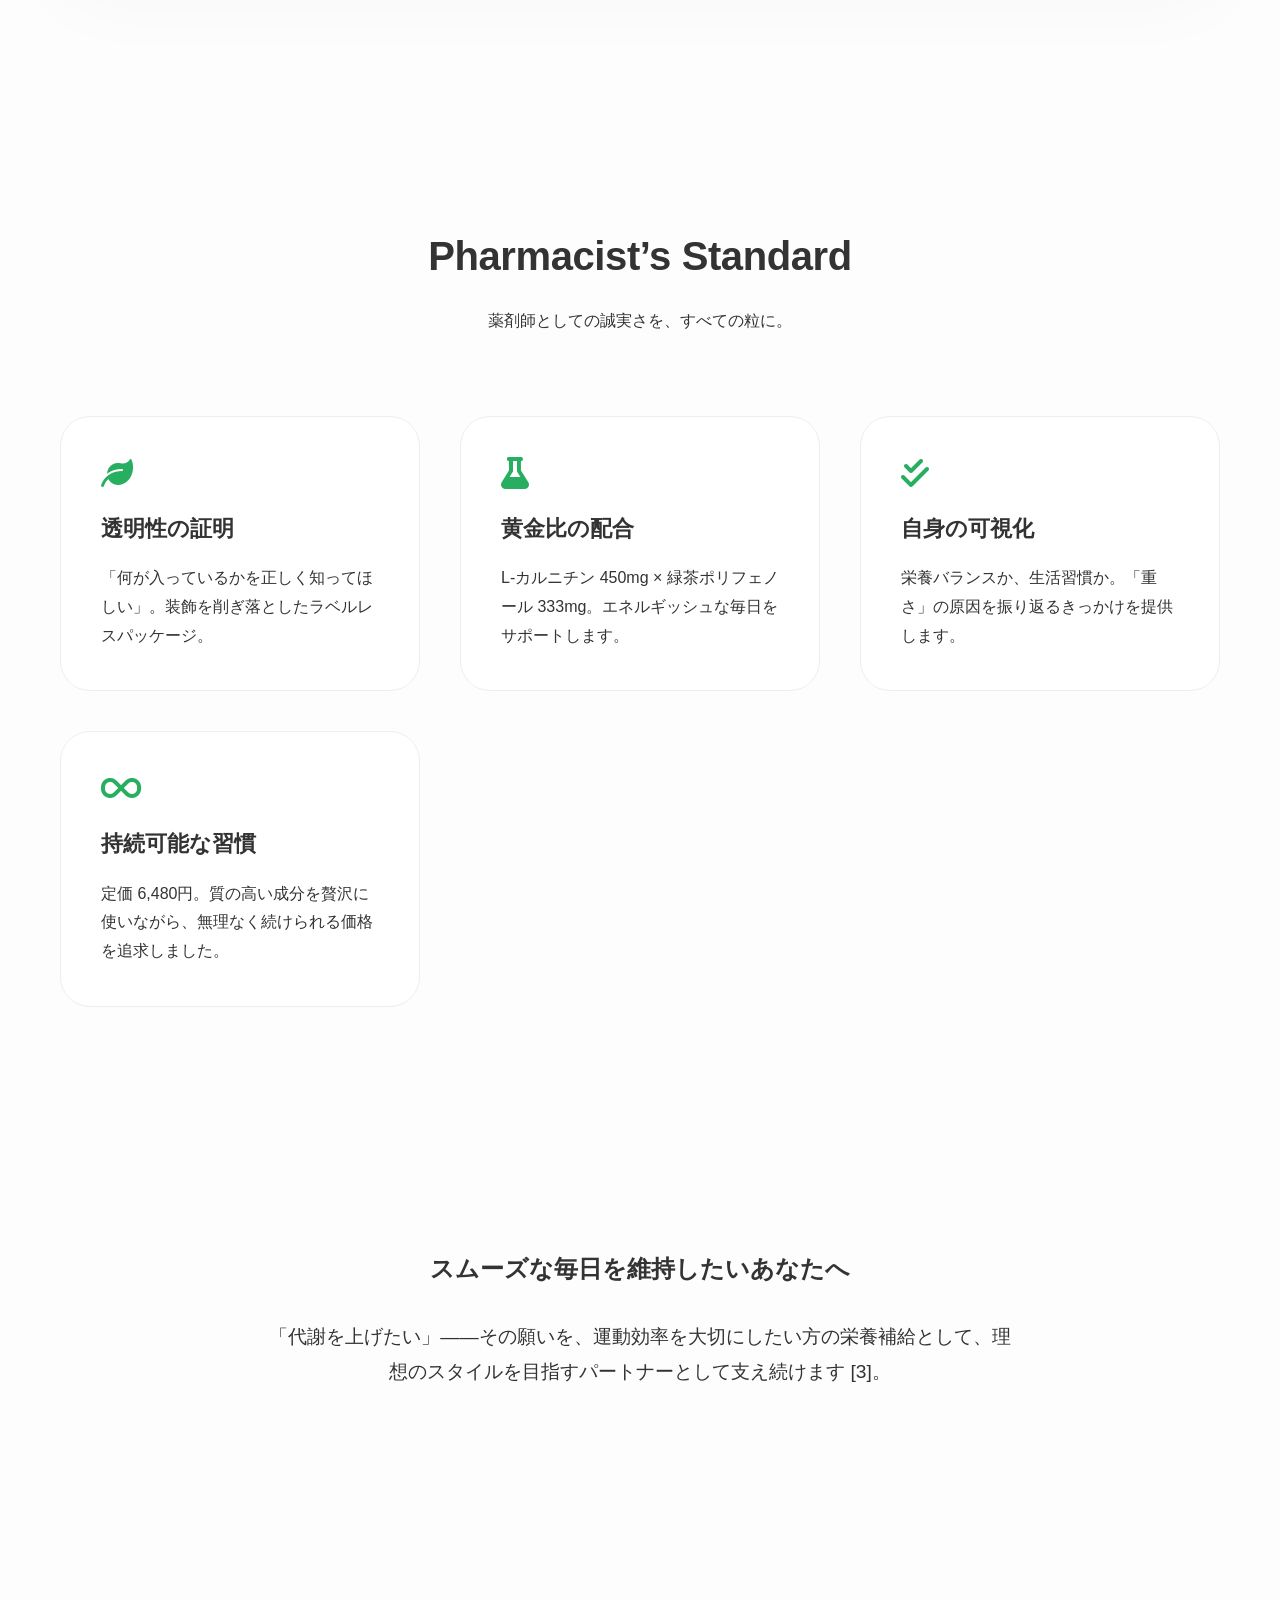
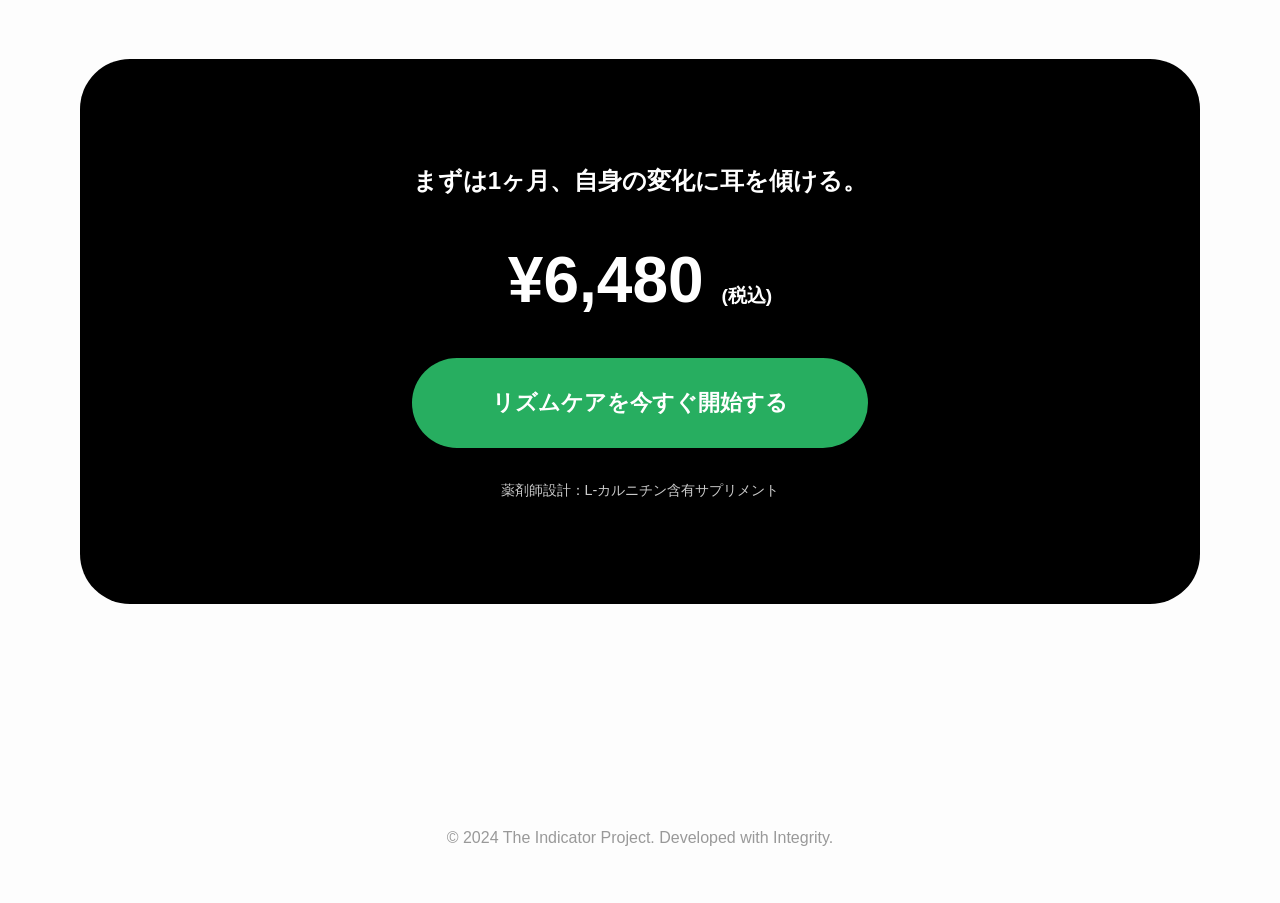
==== commit c4802bad: "Update carnitine.html" ====
--- a/carnitine.html
+++ b/carnitine.html
@@ -185,22 +185,22 @@
             <div class="card">
                 <i class="fa-solid fa-leaf"></i>
                 <h3>透明性の証明</h3>
-                <p>「何が入っているかを正しく知ってほしい」。装飾を削ぎ落としたラベルレスパッケージ [1]。</p>
+                <p>「何が入っているかを正しく知ってほしい」。装飾を削ぎ落としたラベルレスパッケージ。</p>
             </div>
             <div class="card">
                 <i class="fa-solid fa-flask"></i>
                 <h3>黄金比の配合</h3>
-                <p>L-カルニチン 450mg × 緑茶ポリフェノール 333mg。エネルギッシュな毎日をサポートします [1, 3]。</p>
+                <p>L-カルニチン 450mg × 緑茶ポリフェノール 333mg。エネルギッシュな毎日をサポートします。</p>
             </div>
             <div class="card">
                 <i class="fa-solid fa-check-double"></i>
                 <h3>自身の可視化</h3>
-                <p>栄養バランスか、生活習慣か。「重さ」の原因を振り返るきっかけを提供します [1]。</p>
+                <p>栄養バランスか、生活習慣か。「重さ」の原因を振り返るきっかけを提供します。</p>
             </div>
             <div class="card">
                 <i class="fa-solid fa-infinity"></i>
                 <h3>持続可能な習慣</h3>
-                <p>定価 6,480円。質の高い成分を贅沢に使いながら、無理なく続けられる価格を追求しました [1]。</p>
+                <p>定価 6,480円。質の高い成分を贅沢に使いながら、無理なく続けられる価格を追求しました。</p>
             </div>
         </div>
     </section>
